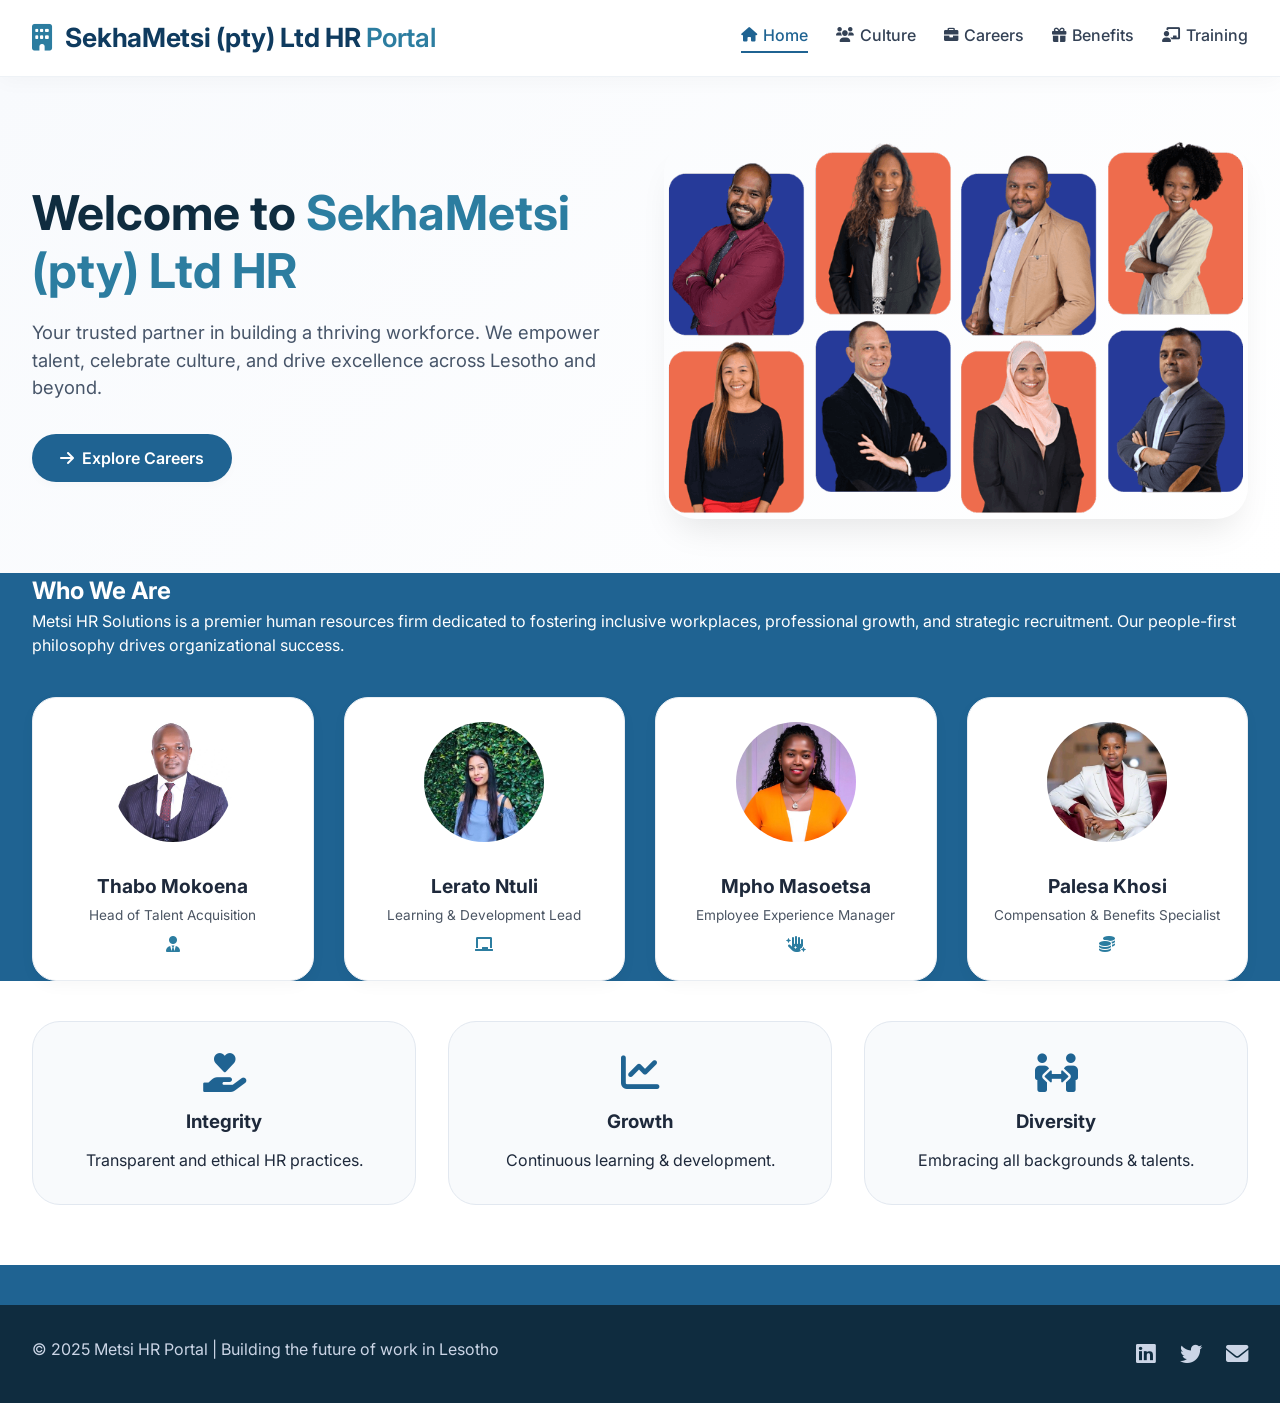
==== index.html @ b2893418 "Add files via upload" ====
<!DOCTYPE html>
<html lang="en">
<head>
    <meta charset="UTF-8">
    <meta name="viewport" content="width=device-width, initial-scale=1.0, viewport-fit=cover">
    <title>HR Portal | Home</title>
    <link rel="stylesheet" href="style.css">
    <!-- Font Awesome 6 (free icons) -->
    <link rel="stylesheet" href="https://cdnjs.cloudflare.com/ajax/libs/font-awesome/6.0.0-beta3/css/all.min.css">
    <!-- Google Fonts: Poppins + Roboto for modern corporate style -->
    <link href="https://fonts.googleapis.com/css2?family=Inter:opsz,wght@14..32,300;14..32,400;14..32,600;14..32,700&family=Poppins:wght@300;400;500;600;700&display=swap" rel="stylesheet">
</head>
<body>
    <header class="site-header">
        <div class="container header-flex">
            <div class="logo">
                <i class="fas fa-building"></i> 
                <span>SekhaMetsi (pty) Ltd HR <span class="logo-accent">Portal</span></span>
            </div>
            <nav class="main-nav">
                <ul>
                    <li><a href="index.html" class="active"><i class="fas fa-home"></i> Home</a></li>
                    <li><a href="culture.html"><i class="fas fa-users"></i> Culture</a></li>
                    <li><a href="careers.html"><i class="fas fa-briefcase"></i> Careers</a></li>
                    <li><a href="benefits.html"><i class="fas fa-gift"></i> Benefits</a></li>
                    <li><a href="training.html"><i class="fas fa-chalkboard-user"></i> Training</a></li>
                </ul>
            </nav>
            <div class="mobile-menu-icon"><i class="fas fa-bars"></i></div>
        </div>
    </header>

    <main>
        <!-- Hero section with welcome & company intro -->
        <section class="hero">
            <div class="container hero-grid">
                <div class="hero-text">
                    <h1>Welcome to <span class="highlight">SekhaMetsi (pty) Ltd HR</span></h1>
                    <p>Your trusted partner in building a thriving workforce. We empower talent, celebrate culture, and drive excellence across Lesotho and beyond.</p>
                    <a href="careers.html" class="btn-primary"><i class="fas fa-arrow-right"></i> Explore Careers</a>
                </div>
                <div class="hero-img">
                    <img src="images/team-hero.png" alt="HR team meeting" onerror="this.src='https://placehold.co/600x400/2c3e50/ffffff?text=Team+Collaboration'">
                </div>
            </div>
        </section>

        <!-- Brief company intro + staff images with REAL Sesotho names -->
        <section class="company-intro">
            <div class="container">
                <div class="section-header">
                    <h2>Who We Are</h2>
                    <p>Metsi HR Solutions is a premier human resources firm dedicated to fostering inclusive workplaces, professional growth, and strategic recruitment. Our people-first philosophy drives organizational success.</p>
                </div>
                <div class="staff-grid">
                    <div class="staff-card">
                        <div class="staff-img"><img src="images/Thabo.jpg" alt="Thabo Mokoena"></div>
                        <h3>Thabo Mokoena</h3>
                        <p>Head of Talent Acquisition</p>
                        <i class="fas fa-user-tie"></i>
                    </div>
                    <div class="staff-card">
                        <div class="staff-img"><img src="images/Lerato.jpg" alt="Lerato Ntuli"></div>
                        <h3>Lerato Ntuli</h3>
                        <p>Learning & Development Lead</p>
                        <i class="fas fa-chalkboard"></i>
                    </div>
                    <div class="staff-card">
                        <div class="staff-img"><img src="images/Mpho.jpg" alt="Mpho Masoetsa"></div>
                        <h3>Mpho Masoetsa</h3>
                        <p>Employee Experience Manager</p>
                        <i class="fas fa-hand-sparkles"></i>
                    </div>
                    <div class="staff-card">
                        <div class="staff-img"><img src="images/Palesa.jpg" alt="Palesa Khosi"></div>
                        <h3>Palesa Khosi</h3>
                        <p>Compensation & Benefits Specialist</p>
                        <i class="fas fa-coins"></i>
                    </div>
                </div>
            </div>
        </section>

        <!-- Core values quick preview -->
        <section class="values-preview">
            <div class="container">
                <div class="values-grid">
                    <div class="value-item">
                        <i class="fas fa-hand-holding-heart"></i>
                        <h3>Integrity</h3>
                        <p>Transparent and ethical HR practices.</p>
                    </div>
                    <div class="value-item">
                        <i class="fas fa-chart-line"></i>
                        <h3>Growth</h3>
                        <p>Continuous learning & development.</p>
                    </div>
                    <div class="value-item">
                        <i class="fas fa-people-arrows"></i>
                        <h3>Diversity</h3>
                        <p>Embracing all backgrounds & talents.</p>
                    </div>
                </div>
            </div>
        </section>
    </main>

    <footer class="site-footer">
        <div class="container footer-flex">
            <div class="footer-copy">
                <p>&copy; 2025 Metsi HR Portal | Building the future of work in Lesotho</p>
            </div>
            <div class="footer-links">
                <a href="#"><i class="fab fa-linkedin"></i></a>
                <a href="#"><i class="fab fa-twitter"></i></a>
                <a href="#"><i class="fas fa-envelope"></i></a>
            </div>
        </div>
    </footer>
</body>
</html>
---- style.css ----
/* style.css - Modern HR Portal - Complete Updated Version */
* {
    margin: 0;
    padding: 0;
    box-sizing: border-box;
}

body {
    font-family: 'Inter', 'Poppins', sans-serif;
    background: #1f6392;
    color: #1e293b;
    line-height: 1.5;
}

.container {
    max-width: 1280px;
    margin: 0 auto;
    padding: 0 32px;
}

/* Header & Navigation */
.site-header {
    background: #ffffff;
    box-shadow: 0 4px 20px rgba(0, 0, 0, 0.03);
    position: sticky;
    top: 0;
    z-index: 100;
    border-bottom: 1px solid #eef2f6;
}

.header-flex {
    display: flex;
    justify-content: space-between;
    align-items: center;
    flex-wrap: wrap;
    padding: 18px 32px;
}

.logo {
    font-size: 1.65rem;
    font-weight: 700;
    letter-spacing: -0.3px;
    color: #0f3b5f;
}

.logo i {
    color: #2c7da0;
    margin-right: 8px;
}

.logo-accent {
    color: #2c7da0;
    font-weight: 600;
}

.main-nav ul {
    display: flex;
    gap: 28px;
    list-style: none;
}

.main-nav a {
    text-decoration: none;
    font-weight: 500;
    color: #334155;
    transition: 0.2s ease;
    font-size: 1rem;
    display: inline-flex;
    align-items: center;
    gap: 6px;
}

.main-nav a i {
    font-size: 0.9rem;
}

.main-nav a:hover, .main-nav a.active {
    color: #1f6392;
    border-bottom: 2px solid #1f6392;
    padding-bottom: 4px;
}

.mobile-menu-icon {
    display: none;
}

/* Buttons */
.btn-primary {
    background: #1f6392;
    color: white;
    border: none;
    padding: 12px 28px;
    border-radius: 40px;
    font-weight: 600;
    font-size: 1rem;
    cursor: pointer;
    transition: all 0.2s;
    text-decoration: none;
    display: inline-flex;
    align-items: center;
    gap: 8px;
    box-shadow: 0 4px 8px rgba(0,0,0,0.02);
}

.btn-primary:hover {
    background: #0c4b71;
    transform: translateY(-2px);
    box-shadow: 0 10px 20px -5px rgba(31,99,146,0.2);
}

.btn-secondary {
    background: transparent;
    border: 1.5px solid #1f6392;
    color: #1f6392;
    padding: 10px 22px;
    border-radius: 40px;
    font-weight: 500;
    text-decoration: none;
    transition: 0.2s;
    display: inline-flex;
    align-items: center;
    gap: 8px;
}

.btn-secondary:hover {
    background: #eef4fc;
    transform: translateY(-2px);
}

/* Hero Section */
.hero {
    padding: 64px 0 48px;
    background: linear-gradient(135deg, #f8fafd 0%, #ffffff 100%);
}

.hero-grid {
    display: grid;
    grid-template-columns: 1fr 1fr;
    gap: 48px;
    align-items: center;
}

.hero-text h1 {
    font-size: 3rem;
    font-weight: 700;
    line-height: 1.2;
    margin-bottom: 20px;
    color: #0f2c3f;
}

.highlight {
    color: #2c7da0;
}

.hero-text p {
    font-size: 1.15rem;
    color: #475569;
    margin-bottom: 32px;
}

.hero-img img {
    width: 100%;
    border-radius: 32px;
    box-shadow: 0 20px 35px -12px rgba(0,0,0,0.1);
    object-fit: cover;
    height: auto;
}

/* Staff Grid */
.staff-grid {
    display: flex;
    flex-wrap: wrap;
    gap: 30px;
    justify-content: center;
    margin-top: 40px;
}

.staff-card {
    background: white;
    border-radius: 24px;
    padding: 24px 20px;
    text-align: center;
    transition: all 0.25s;
    box-shadow: 0 5px 15px rgba(0,0,0,0.03);
    border: 1px solid #e9edf2;
    flex: 1 1 200px;
    min-width: 180px;
}

.staff-card:hover {
    transform: translateY(-8px);
    box-shadow: 0 20px 25px -12px rgba(0,0,0,0.08);
}

.staff-img img {
    width: 120px;
    height: 120px;
    border-radius: 50%;
    object-fit: cover;
    margin-bottom: 16px;
    background: #eef2ff;
}

.staff-card h3 {
    font-size: 1.2rem;
    margin: 8px 0 4px;
}

.section-header h2{
    color: white;
} 
.section-header p{
    color: white;
} 

.staff-card p {
    color: #4b5563;
    font-size: 0.85rem;
}

.staff-card i {
    margin-top: 10px;
    color: #2c7da0;
}

/* Values preview */
.values-preview {
    padding: 40px 0 60px;
    background: #ffffff;
}

.values-grid {
    display: flex;
    gap: 32px;
    justify-content: center;
    flex-wrap: wrap;
}

.value-item {
    background: #f8fafc;
    border-radius: 28px;
    padding: 32px 24px;
    text-align: center;
    flex: 1;
    min-width: 220px;
    transition: 0.2s;
    border: 1px solid #e2e8f0;
}

.value-item i {
    font-size: 2.4rem;
    color: #1f6392;
    margin-bottom: 16px;
}

.value-item h3 {
    margin-bottom: 12px;
}

/* Page header */
.page-header {
    background: #ffffff;
    border-bottom: 1px solid #eef2f6;
    padding: 48px 0 32px;
    text-align: center;
}

.page-header h1 {
    font-size: 2.5rem;
    margin-bottom: 12px;
}

/* Two columns culture */
.two-columns {
    display: grid;
    grid-template-columns: repeat(2,1fr);
    gap: 40px;
    margin: 48px 0;
}

.mission-box, .environment-box {
    background: white;
    border-radius: 28px;
    padding: 32px;
    box-shadow: 0 6px 14px #eef2f6;
}

.mission-box i, .environment-box i {
    font-size: 2rem;
    color: #2c7da0;
    margin-bottom: 16px;
}

/* Internal HR Policies - Professional icon styles */
.internal-links-card {
    background: #eef4fc;
    border-radius: 32px;
    padding: 32px;
    margin: 48px 0 24px;
    transition: transform 0.2s, box-shadow 0.2s;
}

.internal-links-card:hover {
    transform: translateY(-4px);
    box-shadow: 0 15px 30px rgba(0,0,0,0.08);
}

.internal-links-card > i:first-child {
    font-size: 2.5rem;
    color: #1f6392;
    margin-bottom: 16px;
    display: inline-block;
}

.internal-links-card h3 {
    font-size: 1.6rem;
    margin-bottom: 24px;
    color: #0f2c3f;
    display: flex;
    align-items: center;
    gap: 12px;
}

.policies-list {
    list-style: none;
    margin: 0;
    padding: 0;
}

.policies-list li {
    margin: 16px 0;
    display: flex;
    align-items: center;
    gap: 14px;
    padding: 12px 16px;
    background: white;
    border-radius: 16px;
    transition: all 0.2s ease;
    border: 1px solid #e2e8f0;
}

.policies-list li:hover {
    background: #ffffff;
    border-color: #2c7da0;
    transform: translateX(8px);
    box-shadow: 0 4px 12px rgba(44,125,160,0.1);
}

.policies-list li i {
    font-size: 1.3rem;
    width: 32px;
    color: #2c7da0;
    text-align: center;
}

.policies-list li a {
    text-decoration: none;
    color: #1e293b;
    font-weight: 500;
    flex: 1;
    font-size: 1rem;
    transition: color 0.2s;
}

.policies-list li a:hover {
    color: #1f6392;
}

.policy-note {
    margin-top: 28px;
    padding-top: 20px;
    border-top: 1px solid #cbd5e1;
    font-size: 0.9rem;
    color: #475569;
    display: flex;
    align-items: center;
    gap: 10px;
}

.policy-note i {
    color: #2c7da0;
    font-size: 1.1rem;
}

/* Jobs Grid */
.jobs-grid {
    display: grid;
    grid-template-columns: repeat(auto-fit, minmax(320px, 1fr));
    gap: 32px;
    margin: 48px 0;
}

.job-card {
    background: white;
    border-radius: 28px;
    padding: 28px;
    border: 1px solid #e2e8f0;
    transition: all 0.2s;
}

.job-card:hover {
    transform: scale(1.01);
    box-shadow: 0 20px 30px -12px rgba(0,0,0,0.1);
}

.job-card i {
    font-size: 2rem;
    color: #1f6392;
    margin-bottom: 12px;
}

.job-card h3 {
    margin: 8px 0 12px;
}

.requirements {
    list-style: none;
    margin: 16px 0;
}

.requirements li {
    margin: 8px 0;
    font-size: 0.9rem;
    display: flex;
    align-items: center;
    gap: 8px;
}

.job-ref {
    font-size: 0.75rem;
    color: #5b6e8c;
    display: block;
    margin-top: 16px;
    border-top: 1px solid #edf2f7;
    padding-top: 12px;
}

.apply-note {
    background: #eef2fa;
    padding: 24px;
    border-radius: 28px;
    text-align: center;
    margin: 20px 0 48px;
}

/* Benefits page */
.benefits-grid {
    display: grid;
    grid-template-columns: repeat(auto-fit, minmax(280px,1fr));
    gap: 32px;
    margin: 48px 0;
}

.benefit-card {
    background: white;
    border-radius: 28px;
    padding: 28px;
    box-shadow: 0 8px 20px rgba(0,0,0,0.02);
    border: 1px solid #eef2f6;
}

.benefits-list {
    list-style: none;
    margin-top: 18px;
}

.benefits-list li {
    margin: 10px 0;
    padding-left: 6px;
}

.extra-benefits {
    background: #f1f5f9;
    border-radius: 28px;
    padding: 32px;
    margin: 24px 0 48px;
}

.ordered-perks {
    margin-left: 28px;
    margin-top: 16px;
}

.benefits-currency-note {
    margin-top: 20px;
    font-weight: 500;
    background: white;
    display: inline-block;
    padding: 8px 20px;
    border-radius: 40px;
}

/* Training page styles */
.training-grid {
    display: grid;
    grid-template-columns: repeat(auto-fit,minmax(280px,1fr));
    gap: 32px;
    margin: 48px 0;
}

.training-card {
    background: white;
    border-radius: 28px;
    padding: 28px;
    border: 1px solid #eef2f6;
}

/* Two-column video grid for training page */
.videos-grid {
    display: grid;
    grid-template-columns: repeat(auto-fit, minmax(400px, 1fr));
    gap: 32px;
    margin: 32px 0;
}

.video-card {
    background: #ffffff;
    border-radius: 24px;
    overflow: hidden;
    box-shadow: 0 5px 15px rgba(0,0,0,0.05);
    transition: transform 0.2s, box-shadow 0.2s;
    border: 1px solid #eef2f6;
}

.video-card:hover {
    transform: translateY(-4px);
    box-shadow: 0 15px 30px rgba(0,0,0,0.1);
}

.video-card .video-wrapper {
    position: relative;
    padding-bottom: 56.25%;
    height: 0;
    background: #000;
}

.video-card .video-wrapper iframe {
    position: absolute;
    top: 0;
    left: 0;
    width: 100%;
    height: 100%;
}

.video-card h3 {
    font-size: 1.25rem;
    margin: 20px 20px 12px;
    color: #0f2c3f;
}

.video-card p {
    margin: 0 20px 16px;
    color: #4a5568;
    font-size: 0.95rem;
    line-height: 1.5;
}

.video-duration {
    display: inline-block;
    margin: 0 20px 20px;
    font-size: 0.8rem;
    color: #2c7da0;
    background: #eef4fc;
    padding: 4px 12px;
    border-radius: 20px;
}

.section-subtitle {
    text-align: center;
    color: #4a5568;
    margin-bottom: 20px;
    font-size: 1rem;
}

.video-caption {
    background: #f8fafc;
    padding: 16px 20px;
    border-radius: 16px;
    margin-top: 24px;
    font-size: 0.9rem;
    color: #2d3748;
    border-left: 4px solid #2c7da0;
}

.video-section {
    margin: 48px 0;
    background: #ffffff;
    border-radius: 32px;
    padding: 24px;
    box-shadow: 0 8px 20px rgba(0,0,0,0.02);
}

.learning-sections {
    background: #f8fafc;
    border-radius: 32px;
    padding: 32px;
    margin: 32px 0 64px;
}

.learning-list {
    list-style: none;
    margin: 24px 0;
}

.learning-list li {
    margin: 16px 0;
    display: flex;
    gap: 12px;
    align-items: center;
}

.cta-training {
    display: flex;
    gap: 24px;
    align-items: center;
    flex-wrap: wrap;
    margin-top: 24px;
}

/* Footer */
.site-footer {
    background: #0f2c3f;
    color: #cbd5e6;
    padding: 32px 0;
    margin-top: 40px;
}

.footer-flex {
    display: flex;
    justify-content: space-between;
    flex-wrap: wrap;
    gap: 20px;
}

.footer-links a {
    color: #cbd5e6;
    margin-left: 20px;
    font-size: 1.4rem;
    transition: 0.2s;
}

.footer-links a:hover {
    color: white;
}

/* Responsive Design */
@media (max-width: 860px) {
    .hero-grid, .two-columns {
        grid-template-columns: 1fr;
    }
    
    .main-nav ul {
        gap: 18px;
        flex-wrap: wrap;
        justify-content: center;
    }
    
    .header-flex {
        flex-direction: column;
        gap: 16px;
    }
    
    .hero-text h1 {
        font-size: 2.2rem;
    }
    
    .videos-grid {
        grid-template-columns: 1fr;
        gap: 24px;
    }
}

@media (max-width: 550px) {
    .container {
        padding: 0 20px;
    }
    
    .staff-card {
        min-width: 150px;
    }
    
    .policies-list li {
        flex-wrap: wrap;
        gap: 10px;
    }
    
    .policies-list li i {
        width: 28px;
    }
    
    .internal-links-card h3 {
        font-size: 1.3rem;
    }
}
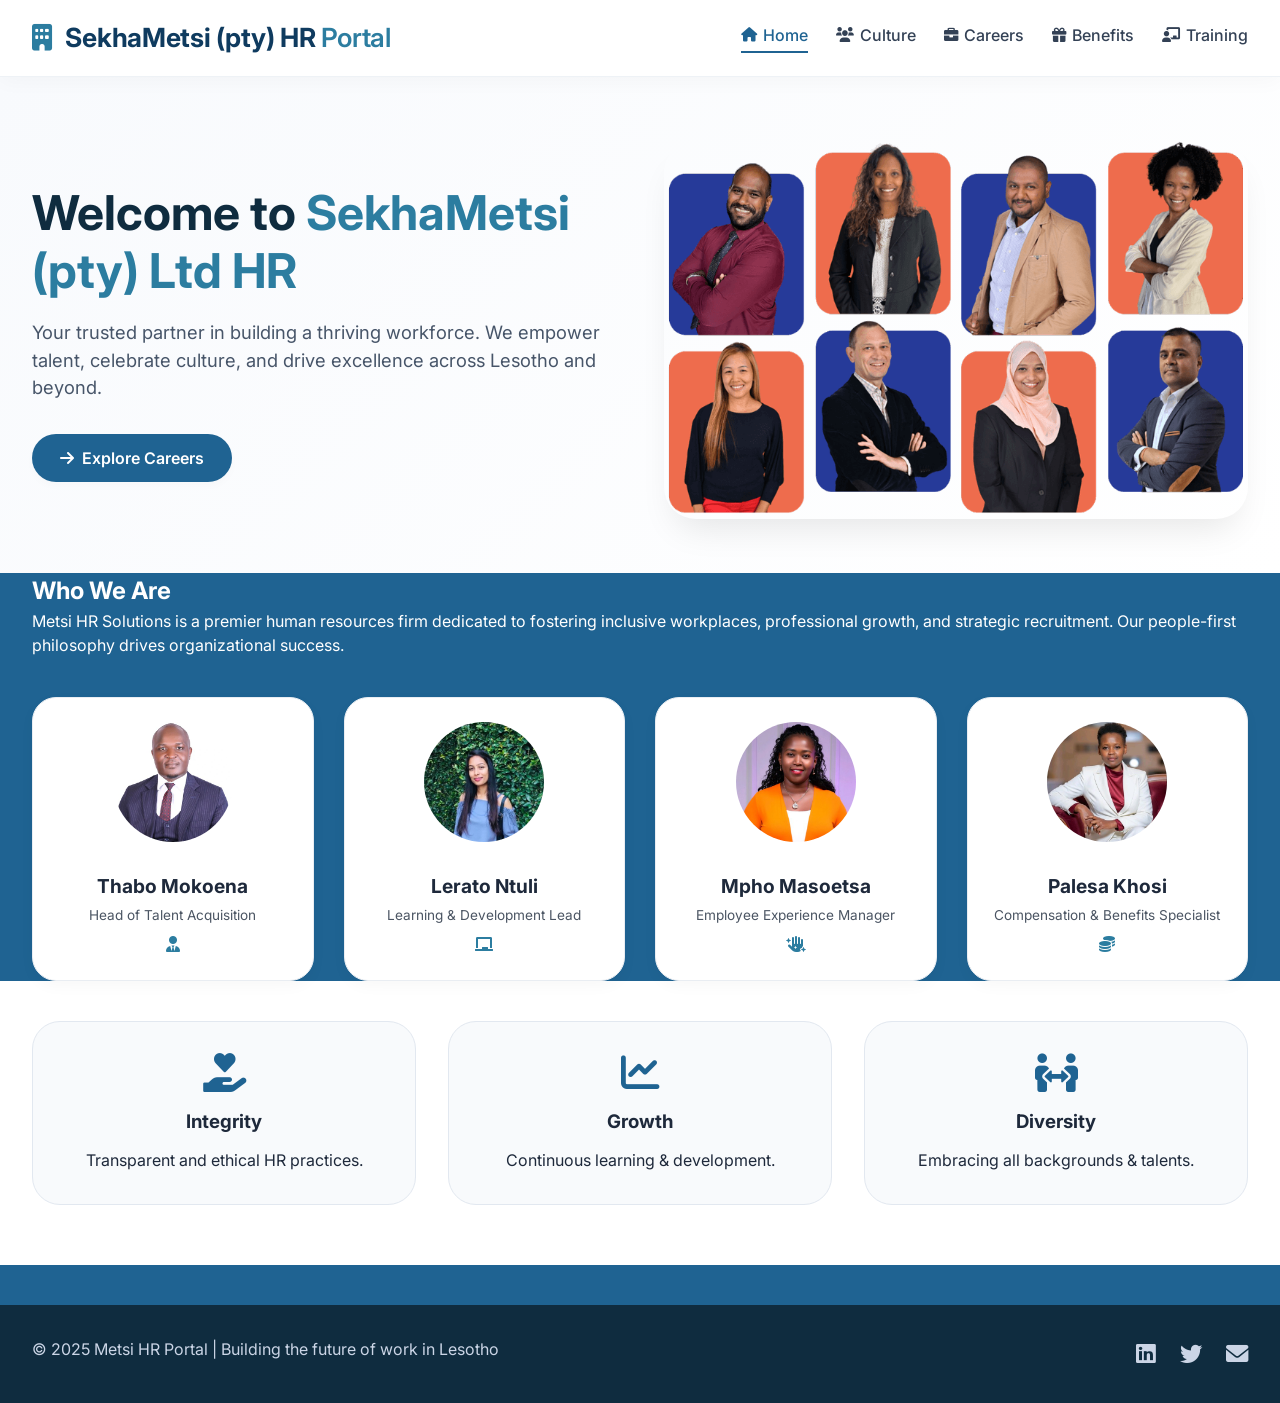
==== commit 32454b35: "Update index.html" ====
--- a/index.html
+++ b/index.html
@@ -15,7 +15,7 @@
         <div class="container header-flex">
             <div class="logo">
                 <i class="fas fa-building"></i> 
-                <span>SekhaMetsi (pty) Ltd HR <span class="logo-accent">Portal</span></span>
+                <span>SekhaMetsi (pty) HR <span class="logo-accent">Portal</span></span>
             </div>
             <nav class="main-nav">
                 <ul>
@@ -118,4 +118,4 @@
         </div>
     </footer>
 </body>
-</html>+</html>
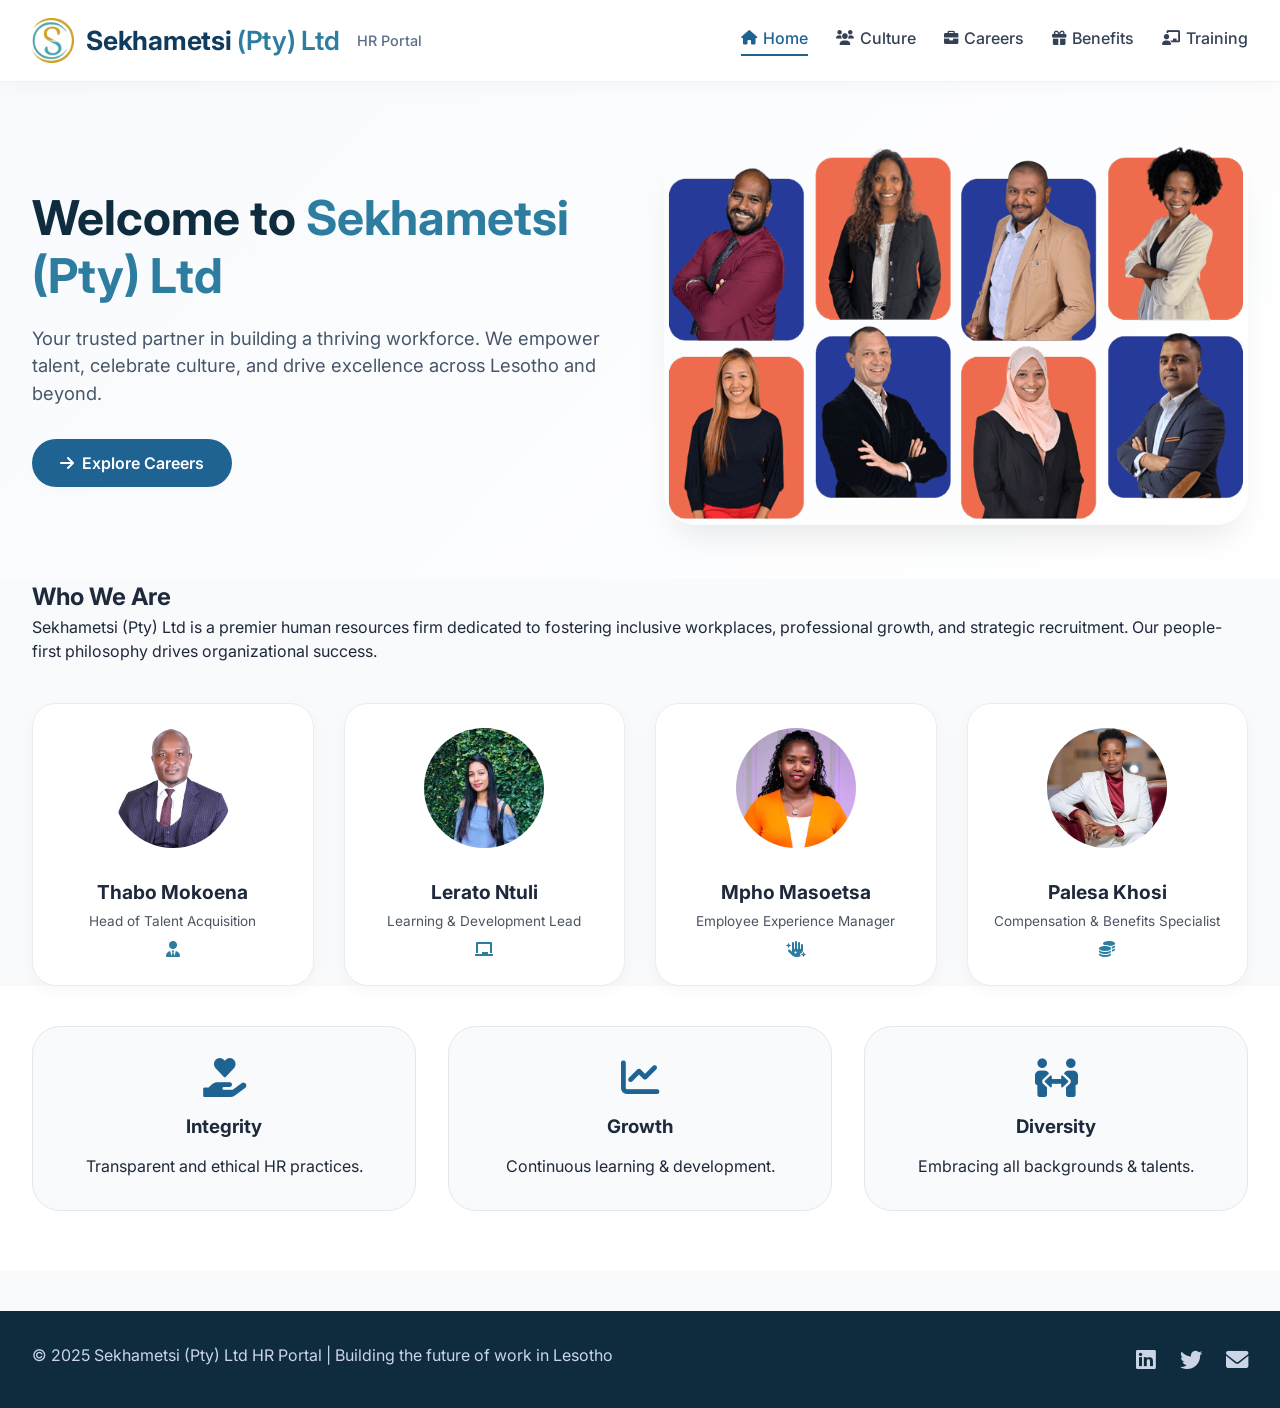
==== commit 3ca5e8a0: "Add files via upload" ====
--- a/index.html
+++ b/index.html
@@ -3,7 +3,7 @@
 <head>
     <meta charset="UTF-8">
     <meta name="viewport" content="width=device-width, initial-scale=1.0, viewport-fit=cover">
-    <title>HR Portal | Home</title>
+    <title>Sekhametsi (Pty) Ltd | HR Portal Home</title>
     <link rel="stylesheet" href="style.css">
     <!-- Font Awesome 6 (free icons) -->
     <link rel="stylesheet" href="https://cdnjs.cloudflare.com/ajax/libs/font-awesome/6.0.0-beta3/css/all.min.css">
@@ -14,8 +14,9 @@
     <header class="site-header">
         <div class="container header-flex">
             <div class="logo">
-                <i class="fas fa-building"></i> 
-                <span>SekhaMetsi (pty) HR <span class="logo-accent">Portal</span></span>
+                <img src="images/logo.png" alt="Sekhametsi (Pty) Ltd Logo" class="logo-img">
+                <span class="logo-text">Sekhametsi <span class="logo-accent">(Pty) Ltd</span></span>
+                <span class="logo-small">HR Portal</span>
             </div>
             <nav class="main-nav">
                 <ul>
@@ -35,7 +36,7 @@
         <section class="hero">
             <div class="container hero-grid">
                 <div class="hero-text">
-                    <h1>Welcome to <span class="highlight">SekhaMetsi (pty) Ltd HR</span></h1>
+                    <h1>Welcome to <span class="highlight">Sekhametsi (Pty) Ltd</span></h1>
                     <p>Your trusted partner in building a thriving workforce. We empower talent, celebrate culture, and drive excellence across Lesotho and beyond.</p>
                     <a href="careers.html" class="btn-primary"><i class="fas fa-arrow-right"></i> Explore Careers</a>
                 </div>
@@ -45,12 +46,11 @@
             </div>
         </section>
 
-        <!-- Brief company intro + staff images with REAL Sesotho names -->
         <section class="company-intro">
             <div class="container">
                 <div class="section-header">
                     <h2>Who We Are</h2>
-                    <p>Metsi HR Solutions is a premier human resources firm dedicated to fostering inclusive workplaces, professional growth, and strategic recruitment. Our people-first philosophy drives organizational success.</p>
+                    <p>Sekhametsi (Pty) Ltd is a premier human resources firm dedicated to fostering inclusive workplaces, professional growth, and strategic recruitment. Our people-first philosophy drives organizational success.</p>
                 </div>
                 <div class="staff-grid">
                     <div class="staff-card">
@@ -108,7 +108,7 @@
     <footer class="site-footer">
         <div class="container footer-flex">
             <div class="footer-copy">
-                <p>&copy; 2025 Metsi HR Portal | Building the future of work in Lesotho</p>
+                <p>&copy; 2025 Sekhametsi (Pty) Ltd HR Portal | Building the future of work in Lesotho</p>
             </div>
             <div class="footer-links">
                 <a href="#"><i class="fab fa-linkedin"></i></a>
@@ -118,4 +118,4 @@
         </div>
     </footer>
 </body>
-</html>
+</html>
--- a/style.css
+++ b/style.css
@@ -7,7 +7,7 @@
 
 body {
     font-family: 'Inter', 'Poppins', sans-serif;
-    background: #1f6392;
+    background: #f9fafc;
     color: #1e293b;
     line-height: 1.5;
 }
@@ -36,21 +36,38 @@
     padding: 18px 32px;
 }
 
+/* Logo with Image Support */
 .logo {
+    display: flex;
+    align-items: center;
+    gap: 12px;
+    flex-wrap: wrap;
+}
+
+.logo-img {
+    height: 45px;
+    width: auto;
+    max-width: 120px;
+    object-fit: contain;
+}
+
+.logo-text {
     font-size: 1.65rem;
     font-weight: 700;
     letter-spacing: -0.3px;
     color: #0f3b5f;
 }
 
-.logo i {
-    color: #2c7da0;
-    margin-right: 8px;
-}
-
 .logo-accent {
     color: #2c7da0;
     font-weight: 600;
+}
+
+.logo-small {
+    font-size: 0.9rem;
+    font-weight: 500;
+    color: #5b6e8c;
+    margin-left: 6px;
 }
 
 .main-nav ul {
@@ -206,13 +223,6 @@
     margin: 8px 0 4px;
 }
 
-.section-header h2{
-    color: white;
-} 
-.section-header p{
-    color: white;
-} 
-
 .staff-card p {
     color: #4b5563;
     font-size: 0.85rem;
@@ -257,17 +267,71 @@
     margin-bottom: 12px;
 }
 
-/* Page header */
+/* Page Header with Background Image - Shared Styles */
 .page-header {
-    background: #ffffff;
-    border-bottom: 1px solid #eef2f6;
-    padding: 48px 0 32px;
+    position: relative;
+    background-size: cover;
+    background-position: center;
+    background-repeat: no-repeat;
+    min-height: 350px;
+    display: flex;
+    align-items: center;
+    justify-content: center;
     text-align: center;
-}
-
-.page-header h1 {
-    font-size: 2.5rem;
-    margin-bottom: 12px;
+    padding: 80px 0;
+    margin-bottom: 0;
+    border-bottom: none;
+}
+
+/* Dark overlay for better text readability */
+.page-header .header-overlay {
+    position: absolute;
+    top: 0;
+    left: 0;
+    width: 100%;
+    height: 100%;
+    background: linear-gradient(135deg, rgba(15, 44, 63, 0.85) 0%, rgba(31, 99, 146, 0.8) 100%);
+    z-index: 1;
+}
+
+.page-header .header-content {
+    position: relative;
+    z-index: 2;
+    color: white;
+    max-width: 800px;
+    margin: 0 auto;
+}
+
+.page-header .header-content h1 {
+    font-size: 3rem;
+    margin-bottom: 20px;
+    color: white;
+    text-shadow: 2px 2px 4px rgba(0,0,0,0.2);
+}
+
+.page-header .header-content p {
+    font-size: 1.2rem;
+    color: rgba(255,255,255,0.95);
+    line-height: 1.6;
+    text-shadow: 1px 1px 2px rgba(0,0,0,0.1);
+}
+
+/* Culture Page Specific Background */
+.culture-header {
+    background-image: url('images/culture-background.jpg');
+    background-position: center 30%;
+}
+
+/* Careers Page Specific Background */
+.careers-header {
+    background-image: url('images/careers-background.jpg');
+    background-position: center;
+}
+
+/* Benefits Page Specific Background */
+.benefits-header {
+    background-image: url('images/benefits-background.jpeg');
+    background-position: center;
 }
 
 /* Two columns culture */
@@ -668,6 +732,38 @@
         grid-template-columns: 1fr;
         gap: 24px;
     }
+    
+    /* Responsive page headers */
+    .page-header {
+        min-height: 280px;
+        padding: 60px 20px;
+    }
+    
+    .page-header .header-content h1 {
+        font-size: 2rem;
+    }
+    
+    .page-header .header-content p {
+        font-size: 1rem;
+    }
+    
+    /* Logo responsive */
+    .logo {
+        justify-content: center;
+        gap: 8px;
+    }
+    
+    .logo-img {
+        height: 38px;
+    }
+    
+    .logo-text {
+        font-size: 1.3rem;
+    }
+    
+    .logo-small {
+        font-size: 0.75rem;
+    }
 }
 
 @media (max-width: 550px) {
@@ -691,4 +787,23 @@
     .internal-links-card h3 {
         font-size: 1.3rem;
     }
+    
+    /* Responsive page headers for mobile */
+    .page-header {
+        min-height: 240px;
+        padding: 40px 20px;
+    }
+    
+    .page-header .header-content h1 {
+        font-size: 1.6rem;
+    }
+    
+    /* Logo mobile */
+    .logo-img {
+        height: 32px;
+    }
+    
+    .logo-text {
+        font-size: 1.1rem;
+    }
 }
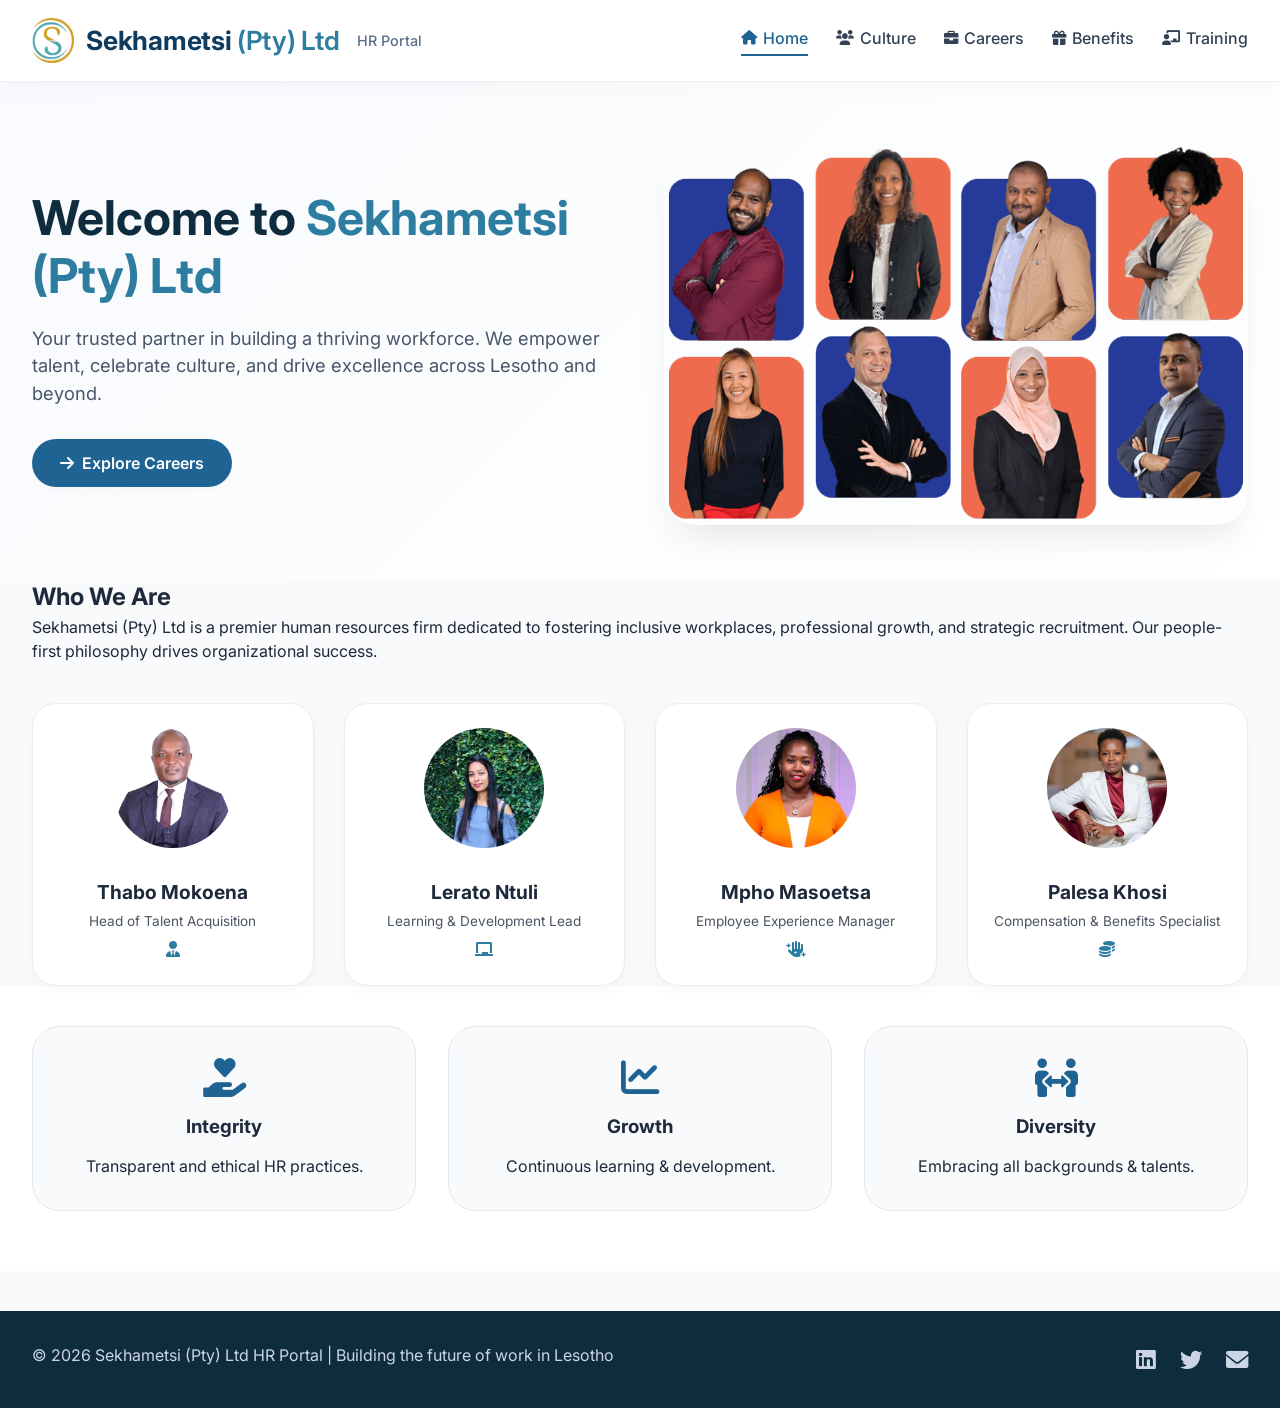
==== commit ca4bb185: "Update index.html" ====
--- a/index.html
+++ b/index.html
@@ -108,7 +108,7 @@
     <footer class="site-footer">
         <div class="container footer-flex">
             <div class="footer-copy">
-                <p>&copy; 2025 Sekhametsi (Pty) Ltd HR Portal | Building the future of work in Lesotho</p>
+                <p>&copy; 2026 Sekhametsi (Pty) Ltd HR Portal | Building the future of work in Lesotho</p>
             </div>
             <div class="footer-links">
                 <a href="#"><i class="fab fa-linkedin"></i></a>
@@ -118,4 +118,4 @@
         </div>
     </footer>
 </body>
-</html>+</html>
